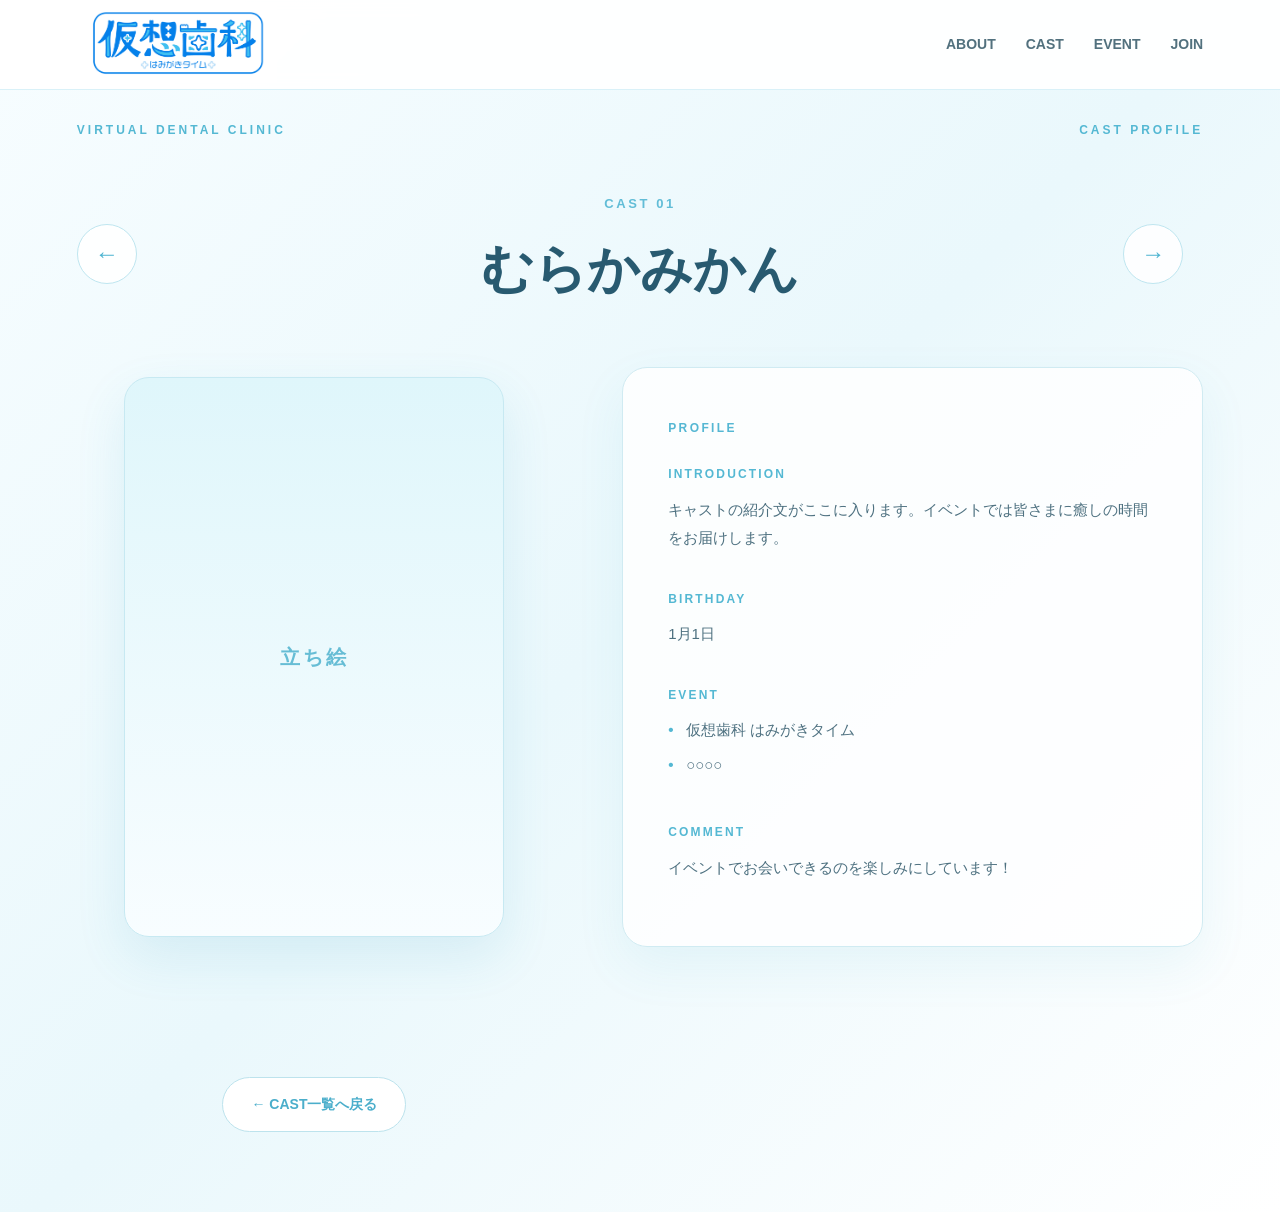
==== cast.html @ bbe6f6a0 "Add files via upload" ====
<!DOCTYPE html>
<html lang="ja">

<head>
    <meta charset="UTF-8">
    <meta name="viewport" content="width=device-width, initial-scale=1.0">

    <title>CAST | 仮想歯科 はみがきタイム</title>

    <link rel="stylesheet" href="style.css">
</head>

<body>

    <!-- ヘッダー -->
    <header class="header">

        <a href="index.html" class="logo">
            <img src="ロゴ横長.png" alt="仮想歯科 はみがきタイム">
        </a>

        <nav class="nav">
            <a href="index.html#about">ABOUT</a>
            <a href="index.html#cast">CAST</a>
            <a href="index.html#event">EVENT</a>
            <a href="index.html#join">JOIN</a>
        </nav>

    </header>


    <!-- CAST詳細 -->
    <main class="cast-detail">

        <div class="cast-detail-inner">

            <div class="cast-detail-header">
                <span>VIRTUAL DENTAL CLINIC</span>
                <span>CAST PROFILE</span>
            </div>


            <!-- キャスト名 -->
            <div class="cast-detail-nav">

                <button
                    id="detail-prev"
                    class="detail-arrow"
                    type="button">
                    ←
                </button>

                <div class="detail-cast-name">

                    <span id="detail-number">
                        CAST 01
                    </span>

                    <h1 id="detail-name">
                        むらかみかん
                    </h1>

                </div>

                <button
                    id="detail-next"
                    class="detail-arrow"
                    type="button">
                    →
                </button>

            </div>


            <!-- キャスト紹介 -->
            <div class="cast-detail-content">


                <!-- 左：立ち絵 -->
                <div class="detail-character">

                    <div class="character-placeholder">

                        <span>
                            立ち絵
                        </span>

                    </div>

                </div>


                <!-- 右：プロフィール -->
                <div class="detail-profile">

    <span class="profile-label">
        PROFILE
    </span>

    <div class="profile-section">

        <span class="profile-section-title">
            INTRODUCTION
        </span>

        <p id="detail-description">
            キャストの紹介文がここに入ります。
        </p>

    </div>

    <div class="profile-section">

        <span class="profile-section-title">
            BIRTHDAY
        </span>

        <p id="detail-birthday">
            1月1日
        </p>

    </div>

    <div class="profile-section">

        <span class="profile-section-title">
            EVENT
        </span>

        <ul id="detail-events" class="event-list">
        </ul>

    </div>

    <div class="profile-section">

        <span class="profile-section-title">
            COMMENT
        </span>

        <p id="detail-info-comment">
            イベントでお会いできるのを楽しみにしています！
        </p>

    </div>

</div>


            <!-- CAST一覧へ -->
            <a
                href="index.html#cast"
                class="detail-back">

                ← CAST一覧へ戻る

            </a>

        </div>

    </main>


    <script src="cast.js"></script>

</body>

</html>
---- style.css ----
/* ========================================
   仮想歯科 はみがきタイム
   メインスタイル
======================================== */

/* ---------- 基本設定 ---------- */

* {
    margin: 0;
    padding: 0;
    box-sizing: border-box;
}

html {
    scroll-behavior: smooth;
}

body {
    font-family:
        "Noto Sans JP",
        "Yu Gothic",
        "Hiragino Kaku Gothic ProN",
        sans-serif;

    color: #34505f;
    background: #f8fdff;
    line-height: 1.8;
}


/* ---------- ヘッダー ---------- */

.header {
    position: fixed;
    top: 0;
    left: 0;

    width: 100%;
    height: 90px;

    display: flex;
    align-items: center;
    justify-content: space-between;

    padding: 0 6%;

    background: rgba(255, 255, 255, 0.92);

    border-bottom: 1px solid #d9f1f8;

    backdrop-filter: blur(10px);

    z-index: 1000;
}


/* ロゴ */

.logo {
    display: flex;
    align-items: center;

    text-decoration: none;

    height: 100%;
}

.logo img {
    width: 200px;
    height: auto;

    display: block;
}


/* ナビ */

.nav {
    display: flex;
    gap: 30px;
}

.nav a {
    color: #52717e;

    text-decoration: none;

    font-size: 14px;
    font-weight: bold;

    transition: 0.3s;
}

.nav a:hover {
    color: #27a9d0;
}


/* ---------- HERO ---------- */

.hero {
    min-height: 100vh;

    padding:
        150px
        8%
        80px;

    display: flex;
    align-items: center;
    justify-content: space-between;

    position: relative;

    overflow: hidden;

    background:
        linear-gradient(
            135deg,
            #ffffff 0%,
            #effbff 100%
        );
}


/* 背景の円 */

.hero::before {
    content: "";

    position: absolute;

    width: 550px;
    height: 550px;

    right: -180px;
    top: 80px;

    border-radius: 50%;

    background: #dff7ff;

    opacity: 0.8;
}


/* HERO文字 */

.hero-content {
    position: relative;
    z-index: 2;

    max-width: 700px;
}

.hero-subtitle {
    color: #35a8ca;

    font-size: 14px;

    font-weight: bold;

    letter-spacing: 4px;

    margin-bottom: 20px;
}

.hero h1 {
    color: #315866;

    font-size: clamp(48px, 7vw, 90px);

    line-height: 1.15;

    margin-bottom: 30px;
}

.hero h1 span {
    color: #28a8ce;
}

.hero-description {
    color: #66818c;

    font-size: 18px;

    margin-bottom: 40px;
}


/* HEROボタン */

.hero-button {
    display: inline-block;

    padding: 15px 35px;

    border-radius: 50px;

    background: #35afd2;

    color: white;

    text-decoration: none;

    font-weight: bold;

    box-shadow:
        0 10px 25px rgba(53, 175, 210, 0.25);

    transition: 0.3s;
}

.hero-button:hover {
    transform: translateY(-5px);

    box-shadow:
        0 15px 30px rgba(53, 175, 210, 0.35);
}


/* HEROの歯 */

.hero-tooth {
    position: relative;

    z-index: 2;

    width: 330px;
    height: 330px;

    display: flex;
    align-items: center;
    justify-content: center;

    border-radius: 50%;

    background: white;

    font-size: 150px;

    box-shadow:
        0 25px 60px rgba(50, 150, 180, 0.15);

    animation: floating 4s ease-in-out infinite;
}


/* 浮遊アニメーション */

@keyframes floating {

    0% {
        transform: translateY(0);
    }

    50% {
        transform: translateY(-15px);
    }

    100% {
        transform: translateY(0);
    }

}


/* ---------- 共通セクション ---------- */

.section {
    padding: 120px 8%;
}


/* セクションタイトル */

.section-title {
    text-align: center;

    margin-bottom: 70px;
}

.section-title p {
    color: #35afd2;

    font-size: 13px;

    font-weight: bold;

    letter-spacing: 4px;

    margin-bottom: 10px;
}

.section-title h2 {
    color: #345967;

    font-size: 40px;

    margin-bottom: 15px;
}

.section-title span {
    color: #78909a;

    font-size: 15px;
}


/* ---------- ABOUT ---------- */

.about {
    background: white;
}

.about-content {
    max-width: 1100px;

    margin: 0 auto;

    display: grid;

    grid-template-columns:
        1fr
        350px;

    gap: 70px;

    align-items: center;
}


.about-text p {
    color: #607b86;

    font-size: 16px;

    margin-bottom: 25px;
}


.about-card {
    padding: 45px 30px;

    text-align: center;

    border-radius: 25px;

    background: #effaff;

    border: 1px solid #d8f3fa;

    transition: 0.3s;
}

.about-card:hover {
    transform: translateY(-8px);

    box-shadow:
        0 15px 35px rgba(60, 170, 200, 0.12);
}

.card-icon {
    font-size: 60px;

    margin-bottom: 20px;
}

.about-card h3 {
    color: #2e91ad;

    font-size: 22px;

    margin-bottom: 10px;
}

.about-card p {
    color: #718993;
}


/* ---------- CAST ---------- */

.cast {
    background: #f4fbfd;
}


/* 横スクロール */

.cast-grid {
    max-width: 1200px;
    margin: 0 auto;

    display: flex;
    gap: 25px;

    overflow-x: auto;

    padding: 10px 10px 30px;

    scroll-snap-type: x mandatory;

    scrollbar-width: thin;
    scrollbar-color: #8ed8e8 transparent;
}


/* スクロールバー */

.cast-grid::-webkit-scrollbar {
    height: 8px;
}

.cast-grid::-webkit-scrollbar-track {
    background: transparent;
}

.cast-grid::-webkit-scrollbar-thumb {
    background: #8ed8e8;
    border-radius: 10px;
}


/* キャストカード */

.cast-card {
    flex: 0 0 260px;

    background: white;

    border-radius: 20px;

    overflow: hidden;

    border: 1px solid #e0f1f5;

    scroll-snap-align: start;

    transition: 0.3s;
}


.cast-card:hover {
    transform: translateY(-8px);

    box-shadow:
        0 15px 30px rgba(60, 160, 190, 0.12);
}


/* キャスト画像 */

.cast-image {
    height: 300px;

    display: flex;

    align-items: center;
    justify-content: center;

    background:
        linear-gradient(
            135deg,
            #dff7ff,
            #effcff
        );

    color: #55a9be;

    font-size: 14px;

    font-weight: bold;

    letter-spacing: 2px;
}


.cast-card h3 {
    color: #385d69;

    font-size: 18px;

    padding:
        15px
        18px
        0;
}


.cast-card p {
    color: #8a9ba1;

    font-size: 13px;

    padding:
        0
        18px
        18px;
}


/* ---------- EVENT ---------- */

.event {
    background: white;
}


.event-box {
    max-width: 1000px;

    margin: 0 auto;

    display: grid;

    grid-template-columns:
        repeat(2, 1fr);

    gap: 20px;
}


.event-item {
    display: flex;

    align-items: center;

    gap: 20px;

    padding: 30px;

    border-radius: 20px;

    background: #f4fbfd;

    border: 1px solid #ddf2f6;

    transition: 0.3s;
}

.event-item:hover {
    transform: translateY(-5px);
}


.event-icon {
    width: 60px;
    height: 60px;

    display: flex;

    align-items: center;
    justify-content: center;

    border-radius: 50%;

    background: white;

    font-size: 27px;

    flex-shrink: 0;
}


.event-item small {
    color: #48a9c2;

    font-size: 11px;

    letter-spacing: 2px;

    font-weight: bold;
}


.event-item h3 {
    color: #3b626e;

    font-size: 18px;
}


.event-item p {
    color: #78919a;

    font-size: 14px;
}


/* ---------- JOIN ---------- */

.join {
    background:
        linear-gradient(
            135deg,
            #e9faff,
            #f8fdff
        );

    text-align: center;
}


.join-buttons {
    max-width: 700px;

    margin: 0 auto;

    display: grid;

    grid-template-columns:
        repeat(2, 1fr);

    gap: 20px;
}


.join-button {
    display: flex;

    align-items: center;

    gap: 20px;

    padding: 25px;

    background: white;

    border-radius: 20px;

    color: #426773;

    text-decoration: none;

    text-align: left;

    border: 1px solid #d9eff4;

    transition: 0.3s;
}


.join-button:hover {
    transform: translateY(-7px);

    box-shadow:
        0 15px 30px rgba(60, 160, 190, 0.15);
}


.join-button > span {
    width: 55px;
    height: 55px;

    display: flex;

    align-items: center;
    justify-content: center;

    border-radius: 50%;

    background: #e4f8fc;

    color: #269fbe;

    font-weight: bold;
}


.join-button small {
    display: block;

    color: #45a8c1;

    font-size: 10px;

    letter-spacing: 2px;
}


.join-button strong {
    font-size: 17px;
}


/* ---------- NOTICE ---------- */

.notice {
    background: white;
}


.notice-box {
    max-width: 850px;

    margin: 0 auto;

    padding: 35px 45px;

    border-radius: 20px;

    background: #f7fbfc;

    border: 1px solid #e0eff2;
}


.notice-box li {
    color: #6d838b;

    margin-bottom: 12px;
}

.notice-box li:last-child {
    margin-bottom: 0;
}


/* ---------- FOOTER ---------- */

.footer {
    padding: 50px 20px;

    text-align: center;

    background: #315c69;

    color: white;
}


.footer-logo {
    font-size: 20px;

    font-weight: bold;

    margin-bottom: 10px;
}


.footer p {
    font-size: 12px;

    opacity: 0.7;
}


/* ========================================
   スマートフォン対応
======================================== */

@media (max-width: 900px) {

    .nav {
        gap: 15px;
    }

    .hero {
        text-align: center;

        justify-content: center;
    }

    .hero-tooth {
        display: none;
    }

    .about-content {
        grid-template-columns: 1fr;
    }

    .cast-grid {
        grid-template-columns:
            repeat(2, 1fr);
    }

}


/* スマートフォン */

@media (max-width: 600px) {

    .header {
        height: 65px;

        padding: 0 20px;
    }

    .logo {
        font-size: 15px;
    }

    .nav {
        gap: 10px;
    }

    .nav a {
        font-size: 10px;
    }


    .hero {
        padding:
            130px
            20px
            70px;
    }

    .hero h1 {
        font-size: 48px;
    }

    .hero-description {
        font-size: 15px;
    }


    .section {
        padding:
            80px
            20px;
    }

    .section-title h2 {
        font-size: 30px;
    }


    

    .event-box {
        grid-template-columns: 1fr;
    }


    .join-buttons {
        grid-template-columns: 1fr;
    }


    .notice-box {
        padding: 25px;
    }

}
/* ========================================
   JavaScript アニメーション
======================================== */

.fade-in {
    opacity: 0;
    transform: translateY(40px);

    transition:
        opacity 0.8s ease,
        transform 0.8s ease;
}

.fade-in.show {
    opacity: 1;
    transform: translateY(0);
}


/* ---------- スクロール時のヘッダー ---------- */

.header {
    transition:
        box-shadow 0.3s ease,
        background 0.3s ease;
}

.header.scrolled {
    background: rgba(255, 255, 255, 0.97);

    box-shadow:
        0 5px 20px rgba(40, 150, 180, 0.08);
}
/* ========================================
   CAST 横スクロール
======================================== */

.cast {
    background: #f4fbfd;
}


/* スライダー全体 */

.cast-slider {
    max-width: 1250px;
    margin: 0 auto;

    display: flex;
    align-items: center;

    gap: 20px;
}


/* キャスト一覧 */

.cast-grid {
    flex: 1;
    min-width: 0;

    display: flex;
    gap: 25px;

    overflow-x: auto;

    padding: 10px 5px 30px;

    scroll-behavior: smooth;

    scroll-snap-type: x mandatory;

    scrollbar-width: thin;
    scrollbar-color: #8ed8e8 transparent;
}


/* スクロールバー */

.cast-grid::-webkit-scrollbar {
    height: 7px;
}

.cast-grid::-webkit-scrollbar-track {
    background: transparent;
}

.cast-grid::-webkit-scrollbar-thumb {
    background: #8ed8e8;
    border-radius: 10px;
}


/* キャストカード */

.cast-card {
    flex: 0 0 260px;

    background: white;

    border-radius: 20px;

    overflow: hidden;

    border: 1px solid #e0f1f5;

    scroll-snap-align: start;

    transition: 0.3s;
}

.cast-card:hover {
    transform: translateY(-8px);

    box-shadow:
        0 15px 30px rgba(60, 160, 190, 0.12);
}


/* キャスト画像 */

.cast-image {
    height: 300px;

    display: flex;

    align-items: center;
    justify-content: center;

    background:
        linear-gradient(
            135deg,
            #dff7ff,
            #effcff
        );

    color: #55a9be;

    font-size: 14px;

    font-weight: bold;

    letter-spacing: 2px;
}


/* キャスト名 */

.cast-card h3 {
    color: #385d69;

    font-size: 18px;

    padding:
        15px
        18px
        0;
}


/* 紹介文 */

.cast-card p {
    color: #8a9ba1;

    font-size: 13px;

    padding:
        0
        18px
        18px;
}


/* ========================================
   矢印ボタン
======================================== */

.cast-arrow {
    width: 56px;
    height: 56px;

    flex: 0 0 56px;

    border: none;
    border-radius: 50%;

    background: white;

    color: #35afd2;

    font-size: 42px;

    line-height: 1;

    display: flex;
    align-items: center;
    justify-content: center;

    cursor: pointer;

    box-shadow:
        0 6px 20px rgba(50, 150, 180, 0.12);

    transition:
        background 0.3s,
        color 0.3s,
        transform 0.3s;
}


.cast-arrow:hover {
    background: #35afd2;

    color: white;

    transform: scale(1.08);
}


.cast-arrow:disabled {
    opacity: 0.3;

    cursor: default;

    transform: none;
}


/* ========================================
   スマートフォン
======================================== */

@media (max-width: 600px) {

    .cast-slider {
        gap: 8px;
    }

    .cast-arrow {
        width: 44px;
        height: 44px;

        flex: 0 0 44px;

        font-size: 32px;
    }

    .cast-card {
        flex: 0 0 240px;
    }

}
@media (max-width: 600px) {

    .logo img {
        width: 150px;
    }

}

/* =================================
   CAST 詳細ページ
================================= */

.cast-detail {
    min-height: 100vh;
    padding: 120px 6% 80px;
    background: linear-gradient(
        135deg,
        #f7fdff 0%,
        #eaf8fc 50%,
        #ffffff 100%
    );
}

.cast-detail-inner {
    max-width: 1200px;
    margin: 0 auto;
}

/* 上部タイトル */

.cast-detail-header {
    display: flex;
    justify-content: space-between;
    align-items: center;

    margin-bottom: 50px;

    color: #54b8d3;
    font-size: 12px;
    font-weight: 700;
    letter-spacing: 0.25em;
}


/* キャスト名・左右矢印 */

.cast-detail-nav {
    display: grid;
    grid-template-columns: 80px 1fr 80px;

    align-items: center;

    margin-bottom: 50px;
}

.detail-cast-name {
    text-align: center;
}

.detail-cast-name span {
    display: block;

    margin-bottom: 8px;

    color: #62bdd7;

    font-size: 13px;
    font-weight: 700;

    letter-spacing: 0.2em;
}

.detail-cast-name h1 {
    margin: 0;

    color: #285a70;

    font-size: clamp(32px, 5vw, 52px);
}


/* 左右矢印 */

.detail-arrow {
    width: 60px;
    height: 60px;

    border: 1px solid #bfe6f0;
    border-radius: 50%;

    background: rgba(255, 255, 255, 0.9);

    color: #4db4d1;

    font-size: 24px;

    cursor: pointer;

    transition: 0.3s;
}

.detail-arrow:hover {
    transform: scale(1.1);

    background: #ffffff;
}


/* メイン部分 */

.cast-detail-content {
    display: grid;

    grid-template-columns: 0.9fr 1.1fr;

    gap: 70px;

    align-items: center;
}


/* 立ち絵 */

.detail-character {
    display: flex;

    justify-content: center;
    align-items: center;
}

.character-placeholder {
    width: min(100%, 380px);
    height: 560px;

    display: flex;

    justify-content: center;
    align-items: center;

    border: 1px solid #c7e9f2;
    border-radius: 25px;

    background: linear-gradient(
        180deg,
        #dff6fb,
        #f8fdff
    );

    box-shadow:
        0 20px 50px rgba(50, 160, 190, 0.12);

    color: #66bdd5;

    font-size: 20px;
    font-weight: 700;

    letter-spacing: 0.15em;
}


/* プロフィール */

.detail-profile {
    padding: 45px;

    border: 1px solid #d0ebf2;
    border-radius: 25px;

    background: rgba(255, 255, 255, 0.85);

    box-shadow:
        0 20px 50px rgba(50, 160, 190, 0.08);
}

.profile-label {
    display: inline-block;

    margin-bottom: 20px;

    color: #55b7d3;

    font-size: 12px;
    font-weight: 700;

    letter-spacing: 0.2em;
}

.detail-profile h2 {
    margin: 0 0 25px;

    color: #285a70;

    font-size: 32px;
}

.detail-profile p {
    margin-bottom: 40px;

    color: #628493;

    font-size: 16px;
    line-height: 2;
}


/* プロフィール情報 */

.profile-info {
    display: flex;

    flex-direction: column;

    gap: 18px;
}

.profile-info div {
    padding: 18px 20px;

    border-radius: 12px;

    background: #f3fbfd;
}

.profile-info span {
    display: block;

    margin-bottom: 5px;

    color: #69bdd4;

    font-size: 11px;

    letter-spacing: 0.15em;
}

.profile-info strong {
    color: #3d6878;

    font-size: 15px;
}


/* CAST一覧へ戻る */

.detail-back {
    display: block;

    width: fit-content;

    margin: 60px auto 0;

    padding: 14px 28px;

    border: 1px solid #bde3ed;
    border-radius: 30px;

    background: #ffffff;

    color: #4baecb;

    font-size: 14px;
    font-weight: 700;

    text-decoration: none;

    cursor: pointer;

    transition: 0.3s;
}

.detail-back:hover {
    background: #eefaff;

    transform: translateY(-3px);
}


/* =================================
   スマホ
================================= */

@media (max-width: 700px) {

    .cast-detail {
        padding: 110px 20px 60px;
    }

    .cast-detail-header {
        margin-bottom: 35px;
    }

    .cast-detail-nav {
        grid-template-columns: 50px 1fr 50px;

        margin-bottom: 35px;
    }

    .detail-arrow {
        width: 45px;
        height: 45px;

        font-size: 18px;
    }

    .cast-detail-content {
        grid-template-columns: 1fr;

        gap: 30px;
    }

    .character-placeholder {
        width: 260px;
        height: 380px;
    }

    .detail-profile {
        padding: 30px 25px;
    }

    .detail-profile h2 {
        font-size: 26px;
    }

    .detail-profile p {
        font-size: 14px;
    }
}

/* =================================
   PROFILE 項目の文字を統一
================================= */

.profile-section-title {
    display: block;
    margin-bottom: 10px;

    color: #54b8d3;
    font-size: 12px;
    font-weight: 700;
    letter-spacing: 0.18em;
}

/* 紹介文・誕生日・コメント */
.profile-section p {
    margin: 0;

    color: #4e7180;
    font-size: 15px;
    font-weight: 400;
    line-height: 1.9;
}

/* 所属イベント */
.event-list {
    margin: 0;
    padding: 0;

    list-style: none;
}

.event-list li {
    position: relative;

    margin-bottom: 8px;
    padding-left: 18px;

    color: #4e7180;
    font-size: 15px;
    font-weight: 400;
    line-height: 1.8;
}

.event-list li::before {
    content: "•";

    position: absolute;
    left: 0;

    color: #54b8d3;
    font-weight: 700;
}

/* 各項目の間隔 */
.profile-section {
    padding: 18px 0;
}

.profile-section:first-of-type {
    padding-top: 5px;
}
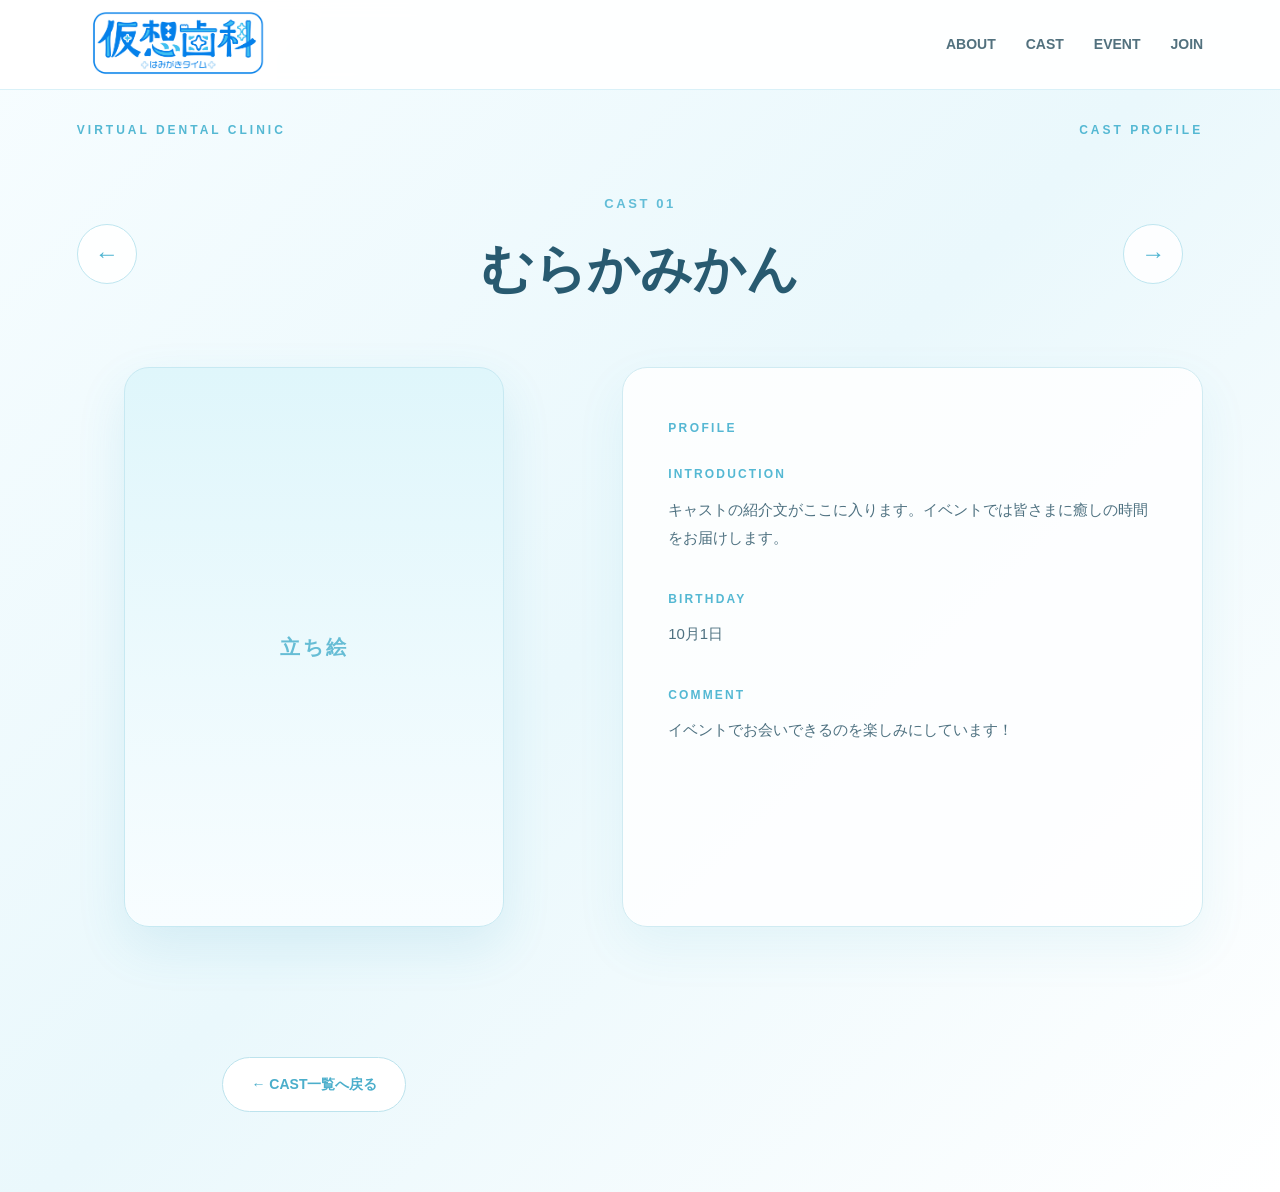
==== commit a158ea6e: "Add files via upload" ====
--- a/cast.html
+++ b/cast.html
@@ -124,17 +124,6 @@
     <div class="profile-section">
 
         <span class="profile-section-title">
-            EVENT
-        </span>
-
-        <ul id="detail-events" class="event-list">
-        </ul>
-
-    </div>
-
-    <div class="profile-section">
-
-        <span class="profile-section-title">
             COMMENT
         </span>
 
--- a/style.css
+++ b/style.css
@@ -503,7 +503,7 @@
 /* ---------- EVENT ---------- */
 
 .event {
-    background: white;
+    background: #f4fbfd;
 }
 
 
@@ -532,7 +532,7 @@
 
     border-radius: 20px;
 
-    background: #f4fbfd;
+    background: #ffffff;
 
     border: 1px solid #ddf2f6;
 
@@ -591,13 +591,7 @@
 /* ---------- JOIN ---------- */
 
 .join {
-    background:
-        linear-gradient(
-            135deg,
-            #e9faff,
-            #f8fdff
-        );
-
+    background: #ffffff;
     text-align: center;
 }
 
@@ -687,7 +681,7 @@
 /* ---------- NOTICE ---------- */
 
 .notice {
-    background: white;
+    background: #eaf7fb;
 }
 
 
@@ -1487,4 +1481,150 @@
 
 .profile-section:first-of-type {
     padding-top: 5px;
-}+}
+
+/* 立ち絵とプロフィールの高さを揃える */
+.cast-detail-content {
+    display: grid;
+    grid-template-columns: 0.9fr 1.1fr;
+    gap: 70px;
+    align-items: stretch;
+}
+
+.detail-character,
+.detail-profile {
+    height: 560px;
+    box-sizing: border-box;
+}
+
+.detail-character {
+    display: flex;
+    justify-content: center;
+    align-items: center;
+}
+
+.detail-profile {
+    overflow-y: auto;
+}
+
+/* スマホ表示 */
+@media (max-width: 700px) {
+    .cast-detail-content {
+        grid-template-columns: 1fr;
+        gap: 30px;
+    }
+
+    .detail-character,
+    .detail-profile {
+        height: auto;
+        min-height: 380px;
+    }
+}
+
+/* ===== 院長紹介 ===== */
+.director-section {
+  padding: 80px 5%;
+  background: #ffffff;
+  overflow: hidden;
+}
+
+.director-inner {
+  display: grid;
+  grid-template-columns: 1.1fr 0.9fr;
+  align-items: center;
+  gap: 48px;
+  max-width: 1200px;
+  margin: 0 auto;
+}
+
+.director-text {
+  min-width: 0;
+}
+
+.director-label {
+  margin: 0 0 18px;
+  color: #438da5;
+  font-size: 13px;
+  font-weight: bold;
+  letter-spacing: 3px;
+}
+
+.director-heading {
+  margin: 0 0 28px;
+  color: #438da5;
+  font-size: clamp(25px, 3vw, 36px);
+  line-height: 1.7;
+}
+
+.director-description {
+  color: #465f68;
+  font-size: 15px;
+  line-height: 2;
+}
+
+.director-description p {
+  margin: 0 0 16px;
+}
+
+.director-name {
+  margin: 28px 0 20px;
+  color: #28596a;
+  font-size: 20px;
+  font-weight: bold;
+}
+
+.director-message-title {
+  margin: 0 0 8px;
+  color: #438da5;
+  font-size: 16px;
+}
+
+.director-message {
+  margin: 0;
+  padding-left: 14px;
+  border-left: 3px solid #8ccbdc;
+  color: #526b74;
+  font-size: 14px;
+  line-height: 1.9;
+}
+
+.director-image {
+  width: 100%;
+  min-width: 0;
+}
+
+.director-image img {
+  display: block;
+  width: 100%;
+  height: 560px;
+  object-fit: cover;
+  object-position: center;
+  border-radius: 18px;
+  background: #e5f5f9;
+  box-shadow: 0 12px 32px rgba(63, 133, 153, 0.12);
+}
+
+@media (max-width: 700px) {
+  .director-section {
+    padding: 52px 6%;
+  }
+
+  .director-inner {
+    grid-template-columns: 1fr;
+    gap: 28px;
+  }
+
+  .director-heading {
+    font-size: 27px;
+  }
+
+  .director-description {
+    font-size: 14px;
+  }
+
+  .director-image img {
+    height: auto;
+    max-height: 480px;
+    aspect-ratio: 4 / 3;
+  }
+}
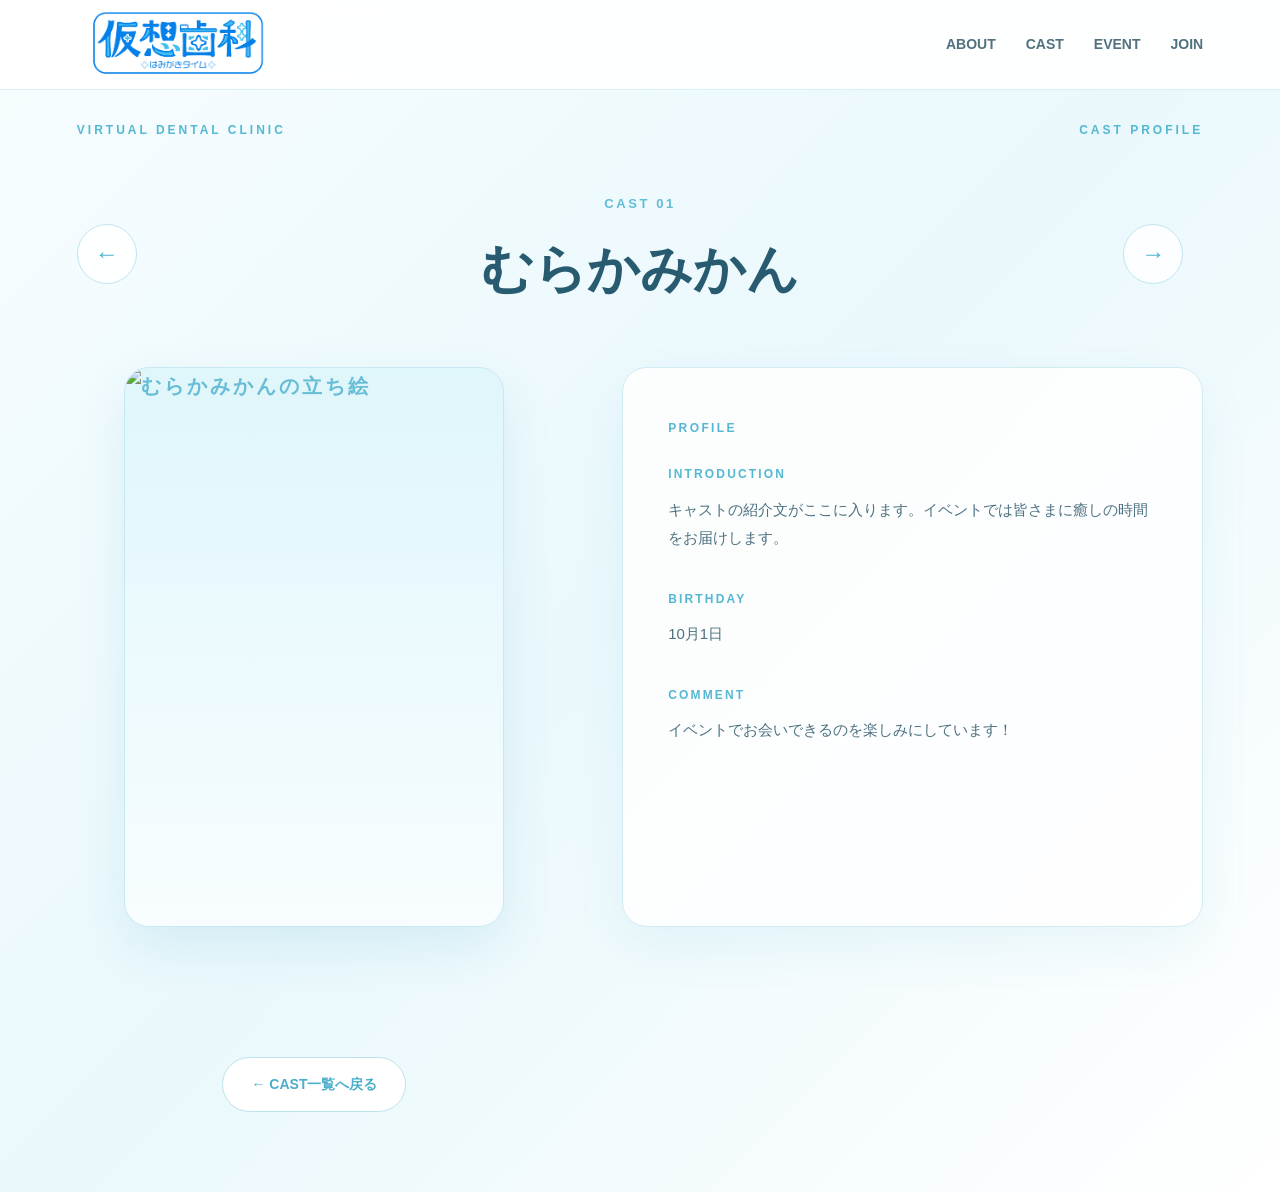
==== commit c411f0c4: "Add files via upload" ====
--- a/cast.html
+++ b/cast.html
@@ -81,9 +81,7 @@
 
                     <div class="character-placeholder">
 
-                        <span>
-                            立ち絵
-                        </span>
+                        <img id="detail-character-image" src="images/cast.1.png" alt="キャストの立ち絵">
 
                     </div>
 
--- a/style.css
+++ b/style.css
@@ -396,6 +396,7 @@
     gap: 25px;
 
     overflow-x: auto;
+    overflow-y: hidden;
 
     padding: 10px 10px 30px;
 
@@ -1628,3 +1629,45 @@
     aspect-ratio: 4 / 3;
   }
 }
+
+/* キャストカードの画像エリア */
+.cast-image {
+    height: 300px;
+    padding: 0;
+    overflow: hidden;
+    display: flex;
+    justify-content: center;
+    align-items: flex-end;
+    background: linear-gradient(135deg, #e9faff, #f8fdff);
+}
+
+/* キャラクター全体を表示 */
+.cast-image img {
+    display: block;
+    width: 100%;
+    height: 100%;
+    object-fit: contain;
+    object-position: center bottom;
+}
+
+/* キャスト名 */
+.cast-card h3 {
+    margin: 0;
+    padding: 16px;
+    background: #ffffff;
+}
+
+
+/* 詳細ページのキャスト画像 */
+#detail-character-image {
+    display: block;
+    width: 100%;
+    height: 100%;
+    object-fit: contain;
+    object-position: center bottom;
+}
+
+.character-placeholder:has(#detail-character-image) {
+    padding: 0;
+    overflow: hidden;
+}
